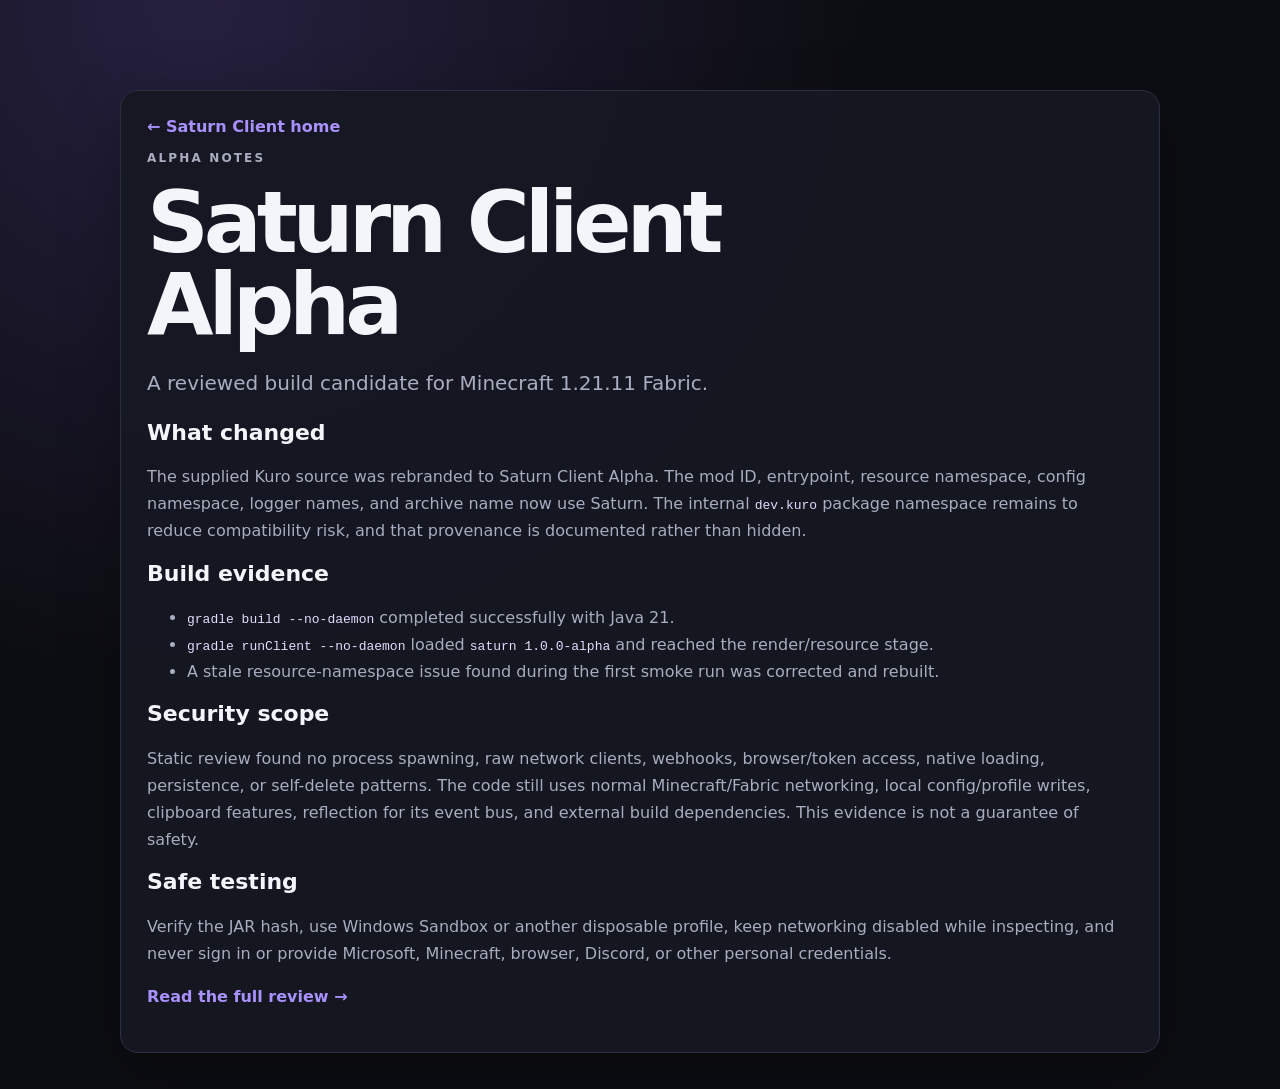
==== docs/alpha.html @ 939b838c "Add Saturn Client Alpha notes Document the Alpha build, smoke-test evidence, security scope, provena" ====
<!doctype html>
<html lang="en">
<head><meta charset="utf-8"><meta name="viewport" content="width=device-width, initial-scale=1"><title>Saturn Client Alpha notes</title><link rel="stylesheet" href="../styles.css"></head>
<body><main class="page"><article class="card details"><a class="text-link" href="../index.html">← Saturn Client home</a><p class="eyebrow">ALPHA NOTES</p><h1>Saturn Client Alpha</h1><p class="lead">A reviewed build candidate for Minecraft 1.21.11 Fabric.</p><h2>What changed</h2><p>The supplied Kuro source was rebranded to Saturn Client Alpha. The mod ID, entrypoint, resource namespace, config namespace, logger names, and archive name now use Saturn. The internal <code>dev.kuro</code> package namespace remains to reduce compatibility risk, and that provenance is documented rather than hidden.</p><h2>Build evidence</h2><ul><li><code>gradle build --no-daemon</code> completed successfully with Java 21.</li><li><code>gradle runClient --no-daemon</code> loaded <code>saturn 1.0.0-alpha</code> and reached the render/resource stage.</li><li>A stale resource-namespace issue found during the first smoke run was corrected and rebuilt.</li></ul><h2>Security scope</h2><p>Static review found no process spawning, raw network clients, webhooks, browser/token access, native loading, persistence, or self-delete patterns. The code still uses normal Minecraft/Fabric networking, local config/profile writes, clipboard features, reflection for its event bus, and external build dependencies. This evidence is not a guarantee of safety.</p><h2>Safe testing</h2><p>Verify the JAR hash, use Windows Sandbox or another disposable profile, keep networking disabled while inspecting, and never sign in or provide Microsoft, Minecraft, browser, Discord, or other personal credentials.</p><p><a class="text-link" href="../downloads/Saturn-client-alpha-security-review.md">Read the full review →</a></p></article></main></body></html>
---- styles.css ----
:root {
  color-scheme: dark;
  --bg: #0c0d12;
  --panel: #151722;
  --panel2: #1b1e2b;
  --text: #f4f5fb;
  --muted: #a8adbf;
  --accent: #a991ff;
  --accent2: #7661e8;
  --line: #2b2f42;
}
* { box-sizing: border-box; }
body {
  margin: 0;
  font-family: Inter, ui-sans-serif, system-ui, -apple-system, Segoe UI, sans-serif;
  background: radial-gradient(circle at 15% 0%, #26203f 0, var(--bg) 42rem);
  color: var(--text);
}
.page { width: min(1040px, calc(100% - 40px)); margin: 0 auto; padding: 72px 0 36px; }
.hero { padding: 52px 0 72px; }
.eyebrow { color: var(--accent); font-size: 12px; font-weight: 800; letter-spacing: .18em; }
h1 { max-width: 760px; margin: 14px 0 18px; font-size: clamp(42px, 8vw, 86px); line-height: .95; letter-spacing: -.06em; }
h2 { margin-top: 0; font-size: 22px; }
.lead { max-width: 680px; color: var(--muted); font-size: 20px; line-height: 1.55; }
.actions { display: flex; flex-wrap: wrap; gap: 12px; margin-top: 30px; }
.button { display: inline-block; padding: 13px 18px; border: 1px solid var(--line); border-radius: 12px; color: var(--text); text-decoration: none; background: #171a25; }
.button:hover, .text-link:hover { border-color: var(--accent); color: var(--accent); }
.button.primary { background: linear-gradient(135deg, var(--accent), var(--accent2)); color: #100e1d; border: 0; font-weight: 800; }
.grid { display: grid; grid-template-columns: repeat(2, minmax(0, 1fr)); gap: 18px; }
.card { background: color-mix(in srgb, var(--panel) 92%, transparent); border: 1px solid var(--line); border-radius: 18px; padding: 26px; box-shadow: 0 18px 60px #0004; }
.status { border-color: #54499c; }
.warning { border-color: #705b3d; }
.badge { display: inline-block; color: var(--accent); font-size: 11px; font-weight: 800; letter-spacing: .12em; margin-bottom: 16px; }
.warning .badge { color: #e9bf79; }
li, .card p { color: var(--muted); line-height: 1.7; }
code { color: #e2dcff; }
.text-link { color: var(--accent); text-decoration: none; font-weight: 700; }
.details { margin-top: 18px; }
.hash { display: block; overflow-wrap: anywhere; padding: 14px; background: #0b0c11; border-radius: 10px; color: #d8d0ff; }
.muted { color: var(--muted); }
footer { padding: 30px 0 0; color: #747b91; font-size: 13px; }
@media (max-width: 700px) { .grid { grid-template-columns: 1fr; } .page { padding-top: 34px; } }
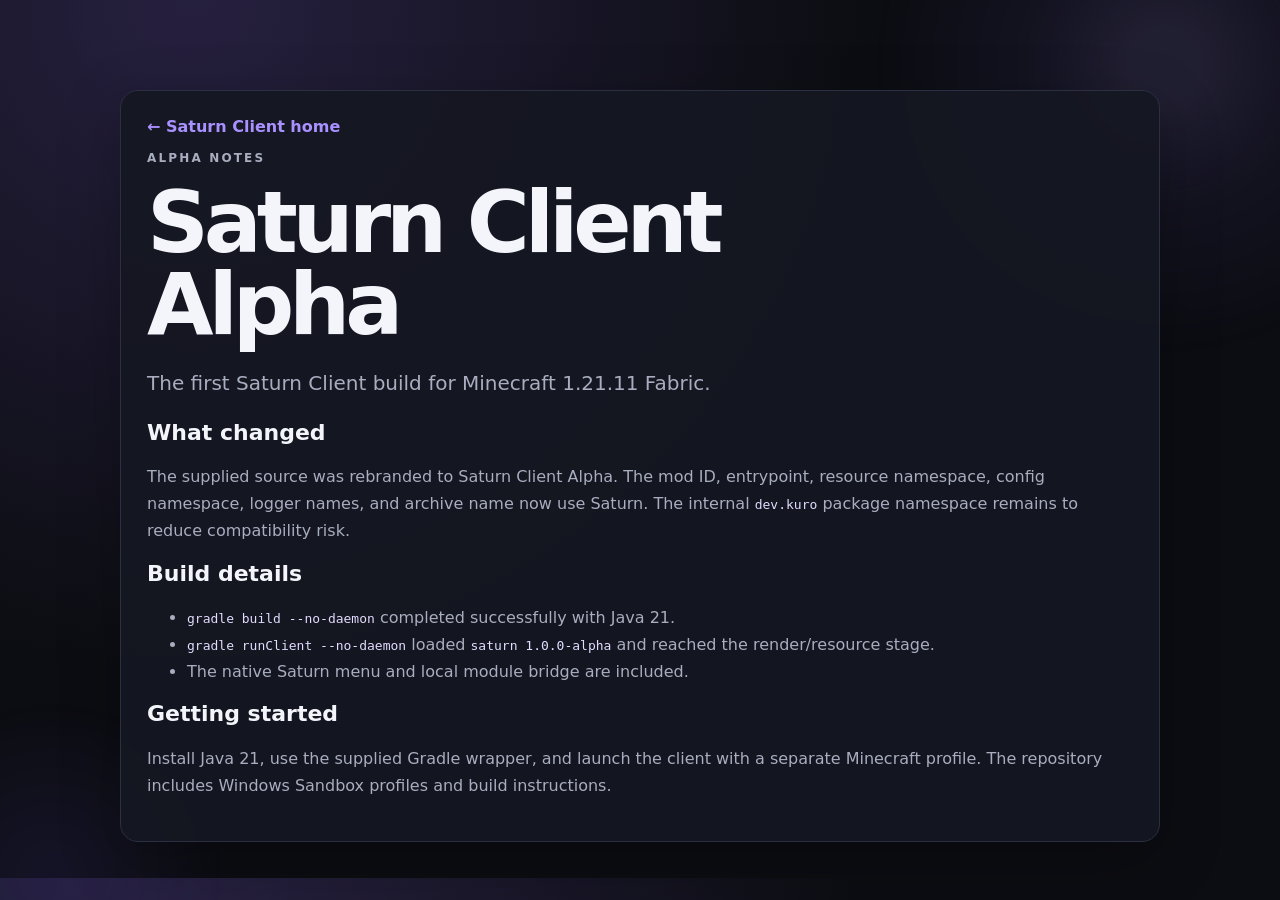
==== commit 1d46d531: "Simplify Alpha release notes" ====
--- a/docs/alpha.html
+++ b/docs/alpha.html
@@ -1,4 +1,4 @@
 <!doctype html>
 <html lang="en">
 <head><meta charset="utf-8"><meta name="viewport" content="width=device-width, initial-scale=1"><title>Saturn Client Alpha notes</title><link rel="stylesheet" href="../styles.css"></head>
-<body><main class="page"><article class="card details"><a class="text-link" href="../index.html">← Saturn Client home</a><p class="eyebrow">ALPHA NOTES</p><h1>Saturn Client Alpha</h1><p class="lead">A reviewed build candidate for Minecraft 1.21.11 Fabric.</p><h2>What changed</h2><p>The supplied Kuro source was rebranded to Saturn Client Alpha. The mod ID, entrypoint, resource namespace, config namespace, logger names, and archive name now use Saturn. The internal <code>dev.kuro</code> package namespace remains to reduce compatibility risk, and that provenance is documented rather than hidden.</p><h2>Build evidence</h2><ul><li><code>gradle build --no-daemon</code> completed successfully with Java 21.</li><li><code>gradle runClient --no-daemon</code> loaded <code>saturn 1.0.0-alpha</code> and reached the render/resource stage.</li><li>A stale resource-namespace issue found during the first smoke run was corrected and rebuilt.</li></ul><h2>Security scope</h2><p>Static review found no process spawning, raw network clients, webhooks, browser/token access, native loading, persistence, or self-delete patterns. The code still uses normal Minecraft/Fabric networking, local config/profile writes, clipboard features, reflection for its event bus, and external build dependencies. This evidence is not a guarantee of safety.</p><h2>Safe testing</h2><p>Verify the JAR hash, use Windows Sandbox or another disposable profile, keep networking disabled while inspecting, and never sign in or provide Microsoft, Minecraft, browser, Discord, or other personal credentials.</p><p><a class="text-link" href="../downloads/Saturn-client-alpha-security-review.md">Read the full review →</a></p></article></main></body></html>
+<body><main class="page"><article class="card details"><a class="text-link" href="../index.html">← Saturn Client home</a><p class="eyebrow">ALPHA NOTES</p><h1>Saturn Client Alpha</h1><p class="lead">The first Saturn Client build for Minecraft 1.21.11 Fabric.</p><h2>What changed</h2><p>The supplied source was rebranded to Saturn Client Alpha. The mod ID, entrypoint, resource namespace, config namespace, logger names, and archive name now use Saturn. The internal <code>dev.kuro</code> package namespace remains to reduce compatibility risk.</p><h2>Build details</h2><ul><li><code>gradle build --no-daemon</code> completed successfully with Java 21.</li><li><code>gradle runClient --no-daemon</code> loaded <code>saturn 1.0.0-alpha</code> and reached the render/resource stage.</li><li>The native Saturn menu and local module bridge are included.</li></ul><h2>Getting started</h2><p>Install Java 21, use the supplied Gradle wrapper, and launch the client with a separate Minecraft profile. The repository includes Windows Sandbox profiles and build instructions.</p></article></main></body></html>
--- a/styles.css
+++ b/styles.css
@@ -40,3 +40,80 @@
 .muted { color: var(--muted); }
 footer { padding: 30px 0 0; color: #747b91; font-size: 13px; }
 @media (max-width: 700px) { .grid { grid-template-columns: 1fr; } .page { padding-top: 34px; } }
+
+/* Saturn motion system: decorative only, with an accessible reduced-motion fallback. */
+body { position: relative; isolation: isolate; overflow-x: hidden; }
+body::before,
+body::after { content: ""; position: fixed; inset: auto; pointer-events: none; z-index: -1; border-radius: 50%; filter: blur(2px); }
+body::before { width: 46vw; height: 46vw; min-width: 300px; min-height: 300px; top: -18vw; right: -14vw; background: radial-gradient(circle, #a991ff22 0 8%, #7661e811 34%, transparent 70%); animation: drift 14s ease-in-out infinite alternate; }
+body::after { width: 28vw; height: 28vw; min-width: 220px; min-height: 220px; bottom: -12vw; left: -10vw; background: radial-gradient(circle, #4e3fa522 0 8%, transparent 68%); animation: drift 18s ease-in-out infinite alternate-reverse; }
+.hero { position: relative; }
+.hero::before { content: ""; position: absolute; top: 30px; right: 3%; width: 150px; height: 150px; border-radius: 50%; background: radial-gradient(circle at center, #07070b 0 25%, transparent 26%), conic-gradient(from 10deg, transparent, #a991ff88, #7661e855, transparent 72%); box-shadow: 0 0 70px #7661e855; animation: orbit 9s linear infinite; opacity: .85; }
+.hero::after { content: ""; position: absolute; top: 102px; right: calc(3% - 18px); width: 186px; height: 44px; border: 1px solid #a991ff66; border-radius: 50%; transform: rotate(-18deg); animation: pulse-ring 3.5s ease-in-out infinite; opacity: .65; }
+.button, .card { transition: transform .25s ease, border-color .25s ease, box-shadow .25s ease; }
+.button:hover { transform: translateY(-3px); box-shadow: 0 10px 28px #7661e833; }
+.card:hover { transform: translateY(-3px); border-color: #54499c; box-shadow: 0 22px 70px #0007; }
+@keyframes orbit { to { transform: rotate(360deg); } }
+@keyframes pulse-ring { 0%, 100% { transform: rotate(-18deg) scale(.96); opacity: .35; } 50% { transform: rotate(-18deg) scale(1.08); opacity: .85; } }
+@keyframes drift { from { transform: translate3d(0, 0, 0) scale(1); } to { transform: translate3d(2vw, 2vh, 0) scale(1.08); } }
+@media (max-width: 700px) { .hero::before { width: 90px; height: 90px; top: 8px; right: 0; } .hero::after { top: 40px; right: -12px; width: 120px; height: 28px; } }
+@media (prefers-reduced-motion: reduce) { *, *::before, *::after { animation-duration: .001ms !important; animation-iteration-count: 1 !important; transition-duration: .001ms !important; scroll-behavior: auto !important; } }
+/* Visible black-hole hero artwork */
+.hero { min-height: 520px; display: flex; flex-direction: column; justify-content: center; }
+.hero > :not(.hero-art) { position: relative; z-index: 2; max-width: 700px; }
+.hero-art { position: absolute; z-index: 1; top: 30px; right: -20px; width: min(46vw, 470px); height: min(46vw, 470px); min-width: 300px; min-height: 300px; display: grid; place-items: center; pointer-events: none; }
+.black-hole { position: relative; width: 78%; aspect-ratio: 1; border-radius: 50%; filter: drop-shadow(0 0 34px #7e63ff99); animation: hole-float 7s ease-in-out infinite; }
+.black-hole::before { content: ""; position: absolute; inset: 3%; border-radius: 50%; background: radial-gradient(circle, #010105 0 28%, #11101d 29% 34%, transparent 35%); box-shadow: 0 0 26px #050509, inset 0 0 35px #000; z-index: 3; }
+.accretion { position: absolute; inset: 12%; border-radius: 50%; transform: rotate(-22deg) scaleY(.28); background: conic-gradient(from 10deg, transparent 0 8%, #5b40e8 18%, #c7a8ff 31%, #ffcf85 42%, #7b5cff 54%, #281c77 68%, transparent 82%); filter: blur(5px); animation: disk-spin 5s linear infinite; }
+.accretion-two { inset: 4%; transform: rotate(22deg) scaleY(.18); opacity: .65; filter: blur(11px); animation-duration: 8s; animation-direction: reverse; }
+.photon-ring { position: absolute; inset: 5%; border: 2px solid #ffd99a; border-left-color: #8c6dff; border-right-color: #6f4eff; border-radius: 50%; transform: rotate(-18deg) scaleY(.27); box-shadow: 0 0 18px #a991ff, 0 0 52px #6d4cff99; animation: ring-pulse 2.7s ease-in-out infinite; z-index: 4; }
+.singularity { position: absolute; inset: 29%; border-radius: 50%; background: #000; box-shadow: 0 0 0 8px #05040b, 0 0 32px 16px #000, 0 0 80px 14px #6f4eff55; z-index: 5; }
+.particle { position: absolute; width: 5px; height: 5px; border-radius: 50%; background: #f6dca4; box-shadow: 0 0 12px 3px #a991ff; animation: particle-drift 4s ease-in-out infinite; }
+.particle-one { top: 14%; left: 15%; animation-delay: -1s; }.particle-two { top: 72%; right: 12%; animation-delay: -2.4s; }.particle-three { bottom: 7%; left: 34%; animation-delay: -3.1s; }
+@keyframes hole-float { 0%,100% { transform: translateY(0) rotate(-2deg); } 50% { transform: translateY(-10px) rotate(2deg); } }
+@keyframes disk-spin { to { transform: rotate(338deg) scaleY(.28); } }
+@keyframes ring-pulse { 0%,100% { opacity: .65; transform: rotate(-18deg) scaleY(.27) scale(1); } 50% { opacity: 1; transform: rotate(-18deg) scaleY(.27) scale(1.06); } }
+@keyframes particle-drift { 0%,100% { transform: translate(0,0) scale(.7); opacity: .35; } 50% { transform: translate(12px,-18px) scale(1.2); opacity: 1; } }
+@media (max-width: 700px) { .hero { min-height: 640px; justify-content: flex-end; } .hero-art { top: -18px; right: 50%; transform: translateX(50%); width: 320px; height: 320px; min-width: 0; min-height: 0; } }
+/* Website themes: local-only, no external requests. */
+body[data-theme="event-horizon"] { --bg: #120d0d; --panel: #211719; --panel2: #2b1d1e; --accent: #ff9b68; --accent2: #d94f4f; --line: #4d2d2d; }
+body[data-theme="nebula"] { --bg: #080f1c; --panel: #101b2d; --panel2: #15243a; --accent: #6fe7ff; --accent2: #5672ff; --line: #223e60; }
+body[data-theme="solar"] { --bg: #171008; --panel: #251a0e; --panel2: #332313; --accent: #ffd166; --accent2: #f07b3f; --line: #5b3a20; }
+body[data-theme="event-horizon"]::before { background: radial-gradient(circle, #ff9b6840 0 8%, #d94f4f18 34%, transparent 70%); }
+body[data-theme="nebula"]::before { background: radial-gradient(circle, #6fe7ff38 0 8%, #5672ff18 34%, transparent 70%); }
+body[data-theme="solar"]::before { background: radial-gradient(circle, #ffd16640 0 8%, #f07b3f18 34%, transparent 70%); }
+.theme-switcher { display: flex; align-items: center; flex-wrap: wrap; gap: 8px; margin-top: 22px; }
+.theme-label { color: var(--muted); font-size: 12px; font-weight: 800; letter-spacing: .12em; text-transform: uppercase; margin-right: 4px; }
+.theme-chip { border: 1px solid var(--line); border-radius: 999px; padding: 8px 12px; background: #11131caa; color: var(--muted); cursor: pointer; font: inherit; font-size: 12px; transition: transform .2s ease, border-color .2s ease, color .2s ease, background .2s ease; }
+.theme-chip:hover, .theme-chip.active { border-color: var(--accent); color: var(--text); background: color-mix(in srgb, var(--accent) 18%, transparent); transform: translateY(-2px); }
+@media (max-width: 700px) { .theme-switcher { margin-top: 16px; } .theme-chip { padding: 9px 11px; } }/* Scrollable Saturn ring of information cards. */
+.card-ring { margin-top: 20px; }
+.ring-heading { display: flex; align-items: end; justify-content: space-between; gap: 18px; margin-bottom: 16px; }
+.ring-heading h2 { margin: 6px 0 0; }
+.ring-controls { display: flex; gap: 8px; }
+.ring-button { width: 42px; height: 42px; border: 1px solid var(--line); border-radius: 50%; background: #11131caa; color: var(--text); cursor: pointer; font-size: 20px; transition: transform .2s ease, border-color .2s ease, background .2s ease; }
+.ring-button:hover, .ring-button:focus-visible { transform: translateY(-2px); border-color: var(--accent); background: color-mix(in srgb, var(--accent) 18%, transparent); outline: none; }
+.ring-viewport { overflow: hidden; padding: 8px 0 18px; mask-image: linear-gradient(90deg, transparent 0, #000 4%, #000 96%, transparent 100%); }
+.ring-track { display: flex; gap: 18px; overflow-x: auto; overscroll-behavior-x: contain; scroll-snap-type: x mandatory; scrollbar-width: thin; scrollbar-color: var(--accent) transparent; padding: 6px 5% 18px; perspective: 900px; }
+.ring-track:focus-visible { outline: 2px solid var(--accent); outline-offset: 4px; border-radius: 18px; }
+.ring-track .card { flex: 0 0 min(430px, 78vw); min-height: 270px; scroll-snap-align: center; transform: rotateY(-3deg); }
+.ring-track .card:nth-child(even) { transform: rotateY(3deg); }
+.ring-track .card:hover, .ring-track .card:focus-within { transform: translateY(-5px) rotateY(0deg) scale(1.015); }
+.ring-hint { margin: 0 0 22px; color: var(--muted); font-size: 12px; text-align: center; }
+@media (max-width: 700px) { .ring-heading { align-items: start; } .ring-track { padding-left: 7%; padding-right: 7%; } .ring-track .card { flex-basis: 84vw; } .ring-button { width: 38px; height: 38px; } }
+@media (prefers-reduced-motion: reduce) { .ring-track { scroll-behavior: auto; } }/* Black-hole palette follows the selected website theme. */
+body[data-theme="event-horizon"] .black-hole { filter: drop-shadow(0 0 34px #ff6d4fbb); }
+body[data-theme="event-horizon"] .accretion { background: conic-gradient(from 10deg, transparent 0 8%, #b82f36 18%, #ffb06e 31%, #ffe0a6 42%, #e34e4e 54%, #5b1d2a 68%, transparent 82%); }
+body[data-theme="event-horizon"] .photon-ring { border-left-color: #ff8c5e; border-right-color: #d93647; box-shadow: 0 0 18px #ff9b68, 0 0 52px #d94f4f99; }
+body[data-theme="event-horizon"] .singularity { box-shadow: 0 0 0 8px #120607, 0 0 32px 16px #000, 0 0 80px 14px #ff5e4f66; }
+body[data-theme="event-horizon"] .particle { background: #ffd29a; box-shadow: 0 0 12px 3px #ff6b4f; }
+body[data-theme="nebula"] .black-hole { filter: drop-shadow(0 0 34px #4c9dffbb); }
+body[data-theme="nebula"] .accretion { background: conic-gradient(from 10deg, transparent 0 8%, #315de8 18%, #88f1ff 31%, #d7c6ff 42%, #5672ff 54%, #172b77 68%, transparent 82%); }
+body[data-theme="nebula"] .photon-ring { border-left-color: #6fe7ff; border-right-color: #5672ff; box-shadow: 0 0 18px #6fe7ff, 0 0 52px #5672ff99; }
+body[data-theme="nebula"] .singularity { box-shadow: 0 0 0 8px #050d18, 0 0 32px 16px #000, 0 0 80px 14px #4c9dff66; }
+body[data-theme="nebula"] .particle { background: #b8f7ff; box-shadow: 0 0 12px 3px #6fe7ff; }
+body[data-theme="solar"] .black-hole { filter: drop-shadow(0 0 34px #f07b3fbb); }
+body[data-theme="solar"] .accretion { background: conic-gradient(from 10deg, transparent 0 8%, #b84f22 18%, #ffd166 31%, #fff0b0 42%, #f07b3f 54%, #6e2d18 68%, transparent 82%); }
+body[data-theme="solar"] .photon-ring { border-left-color: #ffd166; border-right-color: #f07b3f; box-shadow: 0 0 18px #ffd166, 0 0 52px #f07b3f99; }
+body[data-theme="solar"] .singularity { box-shadow: 0 0 0 8px #170d05, 0 0 32px 16px #000, 0 0 80px 14px #f07b3f66; }
+body[data-theme="solar"] .particle { background: #fff0b0; box-shadow: 0 0 12px 3px #ffd166; }
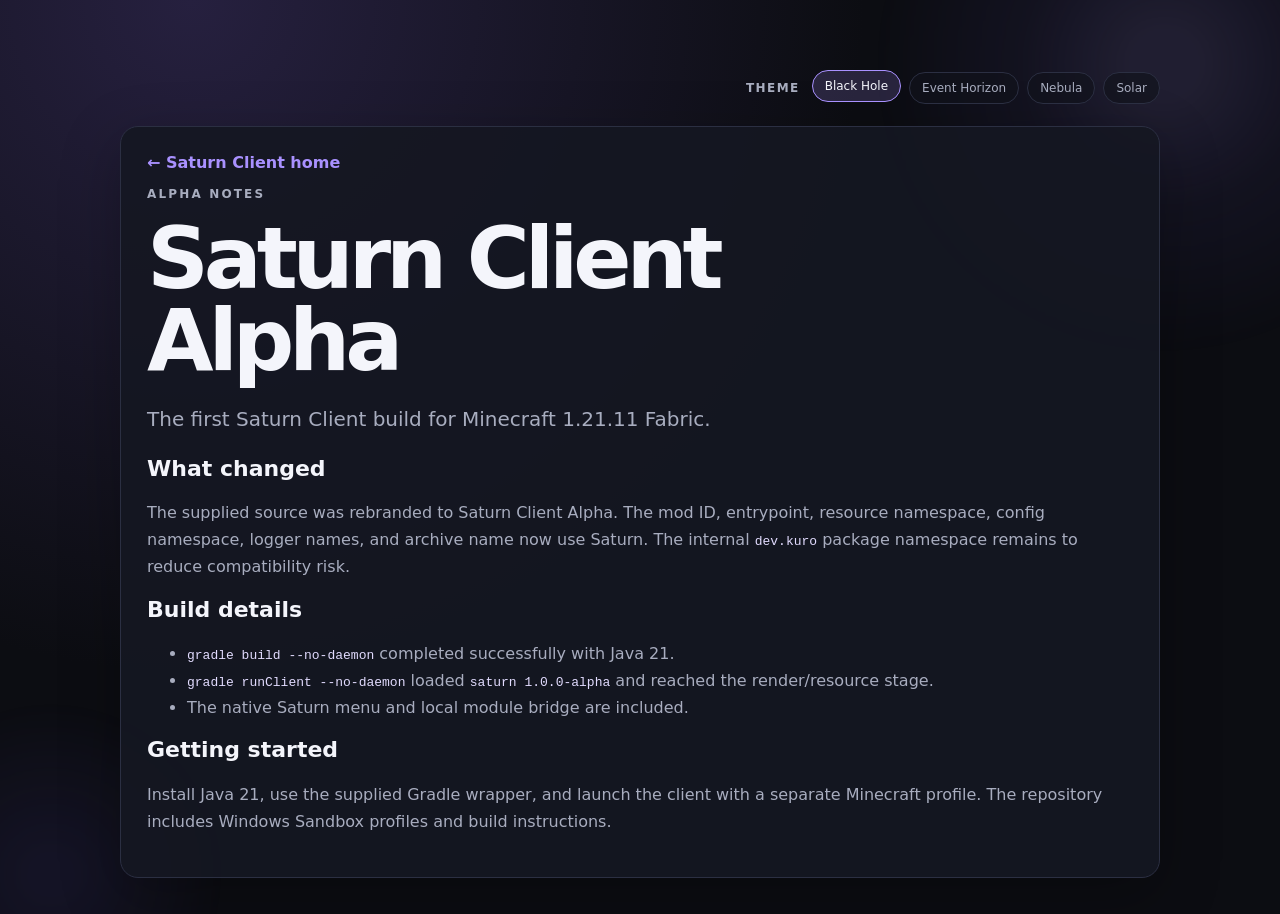
==== commit 94a3952d: "Add theme controls to all documentation pages" ====
--- a/docs/alpha.html
+++ b/docs/alpha.html
@@ -1,4 +1,5 @@
 <!doctype html>
 <html lang="en">
 <head><meta charset="utf-8"><meta name="viewport" content="width=device-width, initial-scale=1"><title>Saturn Client Alpha notes</title><link rel="stylesheet" href="../styles.css"></head>
-<body><main class="page"><article class="card details"><a class="text-link" href="../index.html">← Saturn Client home</a><p class="eyebrow">ALPHA NOTES</p><h1>Saturn Client Alpha</h1><p class="lead">The first Saturn Client build for Minecraft 1.21.11 Fabric.</p><h2>What changed</h2><p>The supplied source was rebranded to Saturn Client Alpha. The mod ID, entrypoint, resource namespace, config namespace, logger names, and archive name now use Saturn. The internal <code>dev.kuro</code> package namespace remains to reduce compatibility risk.</p><h2>Build details</h2><ul><li><code>gradle build --no-daemon</code> completed successfully with Java 21.</li><li><code>gradle runClient --no-daemon</code> loaded <code>saturn 1.0.0-alpha</code> and reached the render/resource stage.</li><li>The native Saturn menu and local module bridge are included.</li></ul><h2>Getting started</h2><p>Install Java 21, use the supplied Gradle wrapper, and launch the client with a separate Minecraft profile. The repository includes Windows Sandbox profiles and build instructions.</p></article></main></body></html>
+<body><main class="page"><article class="card details"><a class="text-link" href="../index.html">← Saturn Client home</a><p class="eyebrow">ALPHA NOTES</p><h1>Saturn Client Alpha</h1><p class="lead">The first Saturn Client build for Minecraft 1.21.11 Fabric.</p><h2>What changed</h2><p>The supplied source was rebranded to Saturn Client Alpha. The mod ID, entrypoint, resource namespace, config namespace, logger names, and archive name now use Saturn. The internal <code>dev.kuro</code> package namespace remains to reduce compatibility risk.</p><h2>Build details</h2><ul><li><code>gradle build --no-daemon</code> completed successfully with Java 21.</li><li><code>gradle runClient --no-daemon</code> loaded <code>saturn 1.0.0-alpha</code> and reached the render/resource stage.</li><li>The native Saturn menu and local module bridge are included.</li></ul><h2>Getting started</h2><p>Install Java 21, use the supplied Gradle wrapper, and launch the client with a separate Minecraft profile. The repository includes Windows Sandbox profiles and build instructions.</p></article></main><script src="../theme.js"></script></body></html>
+
--- a/styles.css
+++ b/styles.css
@@ -83,6 +83,7 @@
 body[data-theme="nebula"]::before { background: radial-gradient(circle, #6fe7ff38 0 8%, #5672ff18 34%, transparent 70%); }
 body[data-theme="solar"]::before { background: radial-gradient(circle, #ffd16640 0 8%, #f07b3f18 34%, transparent 70%); }
 .theme-switcher { display: flex; align-items: center; flex-wrap: wrap; gap: 8px; margin-top: 22px; }
+.subpage-themes { justify-content: flex-end; margin: 0 0 22px; }
 .theme-label { color: var(--muted); font-size: 12px; font-weight: 800; letter-spacing: .12em; text-transform: uppercase; margin-right: 4px; }
 .theme-chip { border: 1px solid var(--line); border-radius: 999px; padding: 8px 12px; background: #11131caa; color: var(--muted); cursor: pointer; font: inherit; font-size: 12px; transition: transform .2s ease, border-color .2s ease, color .2s ease, background .2s ease; }
 .theme-chip:hover, .theme-chip.active { border-color: var(--accent); color: var(--text); background: color-mix(in srgb, var(--accent) 18%, transparent); transform: translateY(-2px); }
